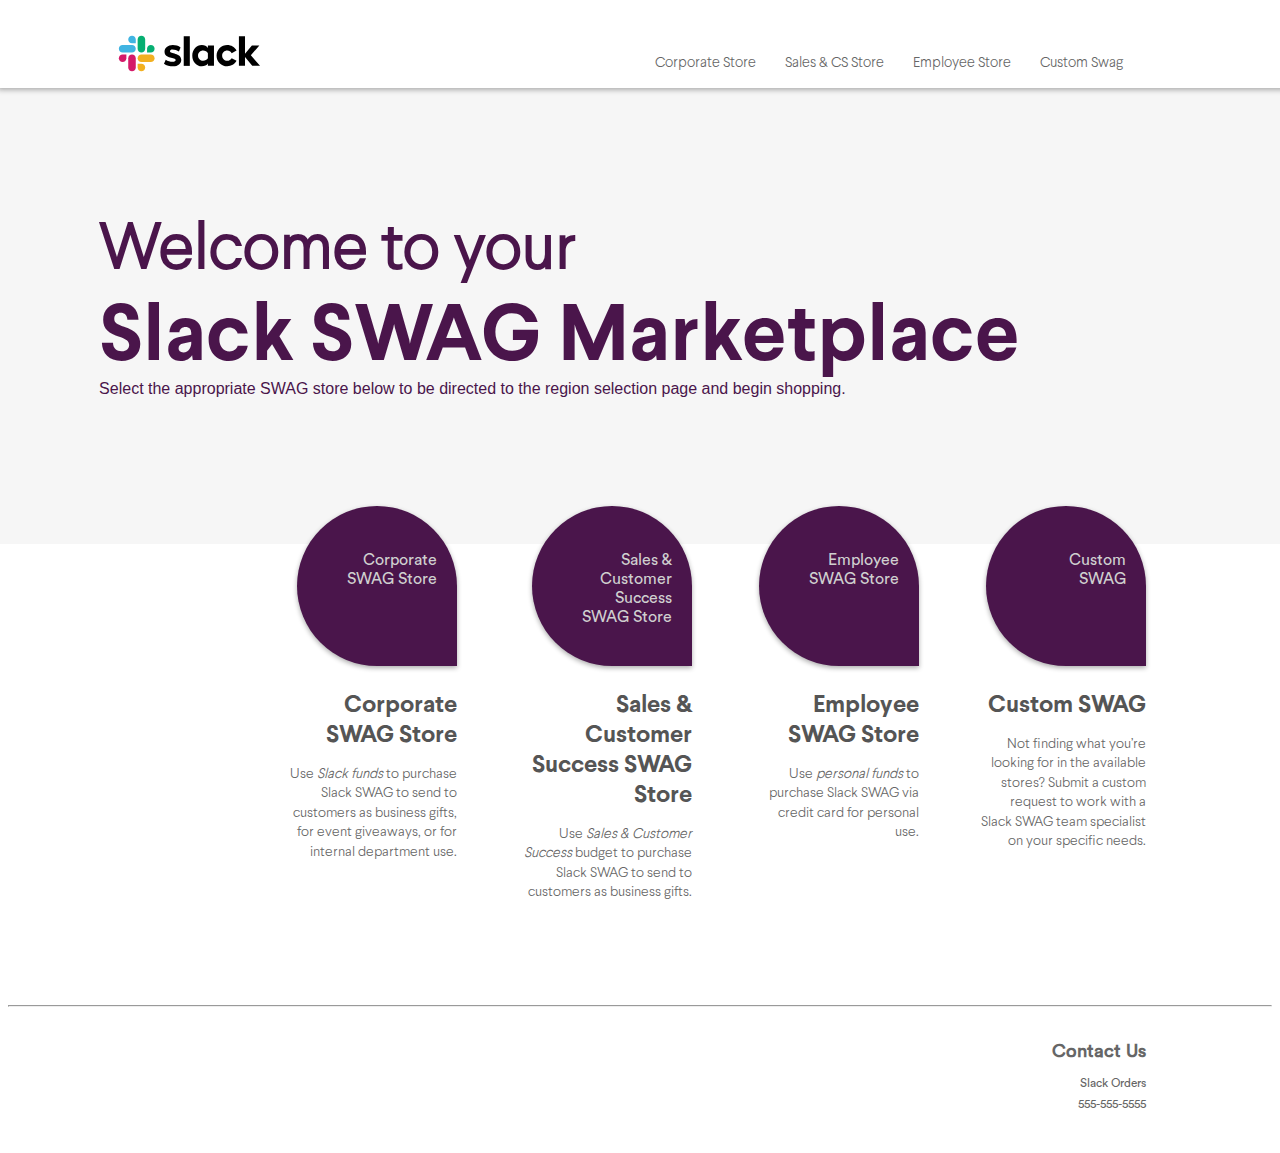
==== index.html @ cd761c0e "styled admin dashboard page" ====
<!DOCTYPE html>
<html lang="en">
<head>
    <link href="styles.css" rel="stylesheet">
    <!-- Load an icon library to show a hamburger menu (bars) on small screens -->
    <link rel="stylesheet" href="https://cdnjs.cloudflare.com/ajax/libs/font-awesome/4.7.0/css/font-awesome.min.css">
    
    <meta charset="UTF-8">
    <meta name="viewport" content="width=device-width, initial-scale=1.0">
    <title>Slack Swag Marketplace</title>

</head>
<body>
    <div class="navigation">
        <a href="index.html"><img id="logo" src="images/Slack-LOGO.svg"/></a>
        <nav class="nav-list">
            
            <div id="hamburger-id">
                <a href="corporate-map.html" class="nav-item">Corporate Store</a>
                <a href="https://slacksalesandsuccess.mybrightsites.com/" class="nav-item">Sales & CS Store</a>
                <a href="employee-map.html" class="nav-item">Employee Store</a>
                <a href="custom-swag.html" class="nav-item">Custom Swag</a>
            </div>
            <button class="icon" type="button" onclick="hamburgerOpen()" style="max-height: 25px;">
                <i class="fa fa-bars"></i>
            </button>
        </nav>
    </div>

    <div class="welcome-banner">
        <h3>Welcome to your</h3>
        <h1>Slack SWAG Marketplace</h1>
        <p>Select the appropriate SWAG store below to be directed to the region selection page and begin shopping.</p>
    </div>

    <div class="enter-store-container">
        <div class="container-1">
            <div class="store-buttons-each">
                <!-- <img src="images/icon.svg"/> -->
                <div class="tear-drop-shape"><a href="corporate-map.html">Corporate<br/>SWAG Store</a></div>
                <a href="corporate-map.html"><h4 class="clear">Corporate SWAG Store</h4></a>
                <p class="clear">Use <em>Slack funds</em> to purchase Slack SWAG to send to customers as business gifts, 
                    for event giveaways, or for internal department use.</p>
            </div>
            <div class="store-buttons-each">
                <!-- <img src="images/icon.svg"/>  -->
                <div class="tear-drop-shape"><a href="sales-map.html">Sales &<br/>Customer<br/>Success<br/> SWAG Store</a></div>
                <a href="sales-map.html"><h4 class="clear">Sales & Customer <br/>Success SWAG Store</h4></a>
                <p class="clear">Use <em>Sales & Customer Success</em> budget to purchase Slack SWAG to send to 
                    customers as business gifts.</p>
            </div>
        </div>
        <div class="container-2">
            <div class="store-buttons-each">
                <!-- <img src="images/icon.svg"/> -->
                <div class="tear-drop-shape"><a href="employee-map.html">Employee<br/>SWAG Store</a></div>
                <a href="employee-map.html"><h4 class="clear">Employee SWAG Store</h4></a>
                <p class="clear">Use <em>personal funds</em> to purchase Slack SWAG via credit card for personal use.</p>
            </div>
            <div class="store-buttons-each">
                <!-- <img src="images/icon.svg"/> -->
                <div class="tear-drop-shape"><a href="custom-swag.html">Custom<br/>SWAG</a></div>
                <a href="custom-swag.html"><h4 class="clear">Custom SWAG</h4></a>
                <p class="clear">Not finding what you’re looking for in the available stores? Submit a custom request to work 
                    with a Slack SWAG team specialist on your specific needs.</p>
            </div>
        </div>
    </div>
    <hr/>
    <!-- footer -->
    <div class="footer">
        <div>
            <h4>Contact Us</h4>
            <a href="#">Slack Orders</a>
            <a href="#">555-555-5555</a>
        </div>
    </div>
    <script>
        /* Toggle between open and close on the hamburger menu */
        function hamburgerOpen() {
            const hamburger = document.getElementById('hamburger-id');
            hamburger.classList.toggle('open')
        }
    </script>
</body>
</html>
---- styles.css ----
@font-face {
    font-family: Larsseit-Bold;
    src: url(fonts/Larsseit-Bold.otf);
  }
  @font-face {
    font-family: Larsseit;
    src: url(fonts/Larsseit-Regular.otf);
  }
  @font-face {
    font-family: Larsseit-Light;
    src: url(fonts/Larsseit-Light.otf);
  }
  @font-face {
    font-family: SlackCircular-Bold;
    src: url(fonts/SlackCircular-Bold.otf);
  }
  @font-face {
    font-family: SlackCircular;
    src: url(fonts/SlackCircular-Book.otf);
  }

.navigation {
    box-shadow: 0px 2px 5px #ACACAC;
    display: flex;
    list-style: none;
    width: 101vw;
    min-height: 10vh;
    position: relative;
    top: -10px;
    left: -10px;
}

#logo {
    height: 8vh;
    position: absolute;
    top: 20px;
    left: 8%;
}
.nav-list {
    position: absolute;
    display: flex;
    top: 55px;
    right: 13%;
}
.nav-list a{
    color: #666;
    text-decoration: none;
    font-family: 'Larsseit-Light', Arial, Sans-serif;
    padding-left: 25px;
    font-size: .9rem;
}
.nav-list a:hover {
    color: #611f69;
}
/* Hide the hamburger */
@media screen and (min-width: 800px) {
    .nav-list .icon {
        display: none;
        border: white solid 0px;
    }
}

@media screen and (max-width: 800px) {
    .nav-item {
        display: none;
    }
    .icon {
        display: block;
        border: white solid 0px;
        right: 25px;
        font-size: 1.25rem;
        color: #555;
    }
    .open a {
        display: block;
        background-color: #4a154b;
        color: white;
        padding-left: 0px;
        text-align: center;
        padding-top: 10px;
        padding-bottom: 5px;
    }
    .open a:hover {
        color: #cfcfcf;
    }
    .open {
        width: 140px;
        display: block;
    }
    
}

.welcome-banner {
    background-color: #f6f6f6;
    height: 35vh;
    width: 93vw;
    margin-left: -10px;
    margin-top: -10px;
    padding: 50px 0 0 8%;
}
.welcome-banner h3 {
    font-family: 'Larsseit-Light', Arial, Helvetica, sans-serif;
    font-size: 3rem;
    margin-bottom: 0px;
    color: #4a154b;
}
.welcome-banner h1 {
    font-family: 'Larsseit-Bold', Arial, Helvetica, sans-serif;
    font-size: 4rem;
    line-height: 1;
    color: #4a154b;
    margin: 0px;
    margin-top: 8px;
}
.welcome-banner p {
    font-family: 'Larsseit-Regular', Arial, Helvetica, sans-serif;
    color: #4a154b;
    margin: 0px;
    font-size: .75rem;
}

/* purple icon/buttons to enter stores */
.enter-store-container {
    display: flex;
    justify-content: space-evenly;
    padding-left: 17%;
    margin-top: -3%;
    text-align: right;
    padding-right: 10%;
    margin-bottom: 7%;
}
.tear-drop-shape {
    width: 130px;
    height: 130px;
    background-color: #4a154b;
    border-radius: 145% 145% 0 145%;
    float: right;
    box-shadow: 0px 2px 5px #ACACAC;
    margin-bottom: 25px;
}
.tear-drop-shape:hover {
    background-color: #611f69;
}
.clear {
    clear: both;
}
.tear-drop-shape a{
    color: #cfcfcf;
    padding-top: 60px;
    font-family: 'SlackCircular', Arial, Helvetica, sans-serif;
    position: relative;
    top: 45px;
    right: 20px;
    text-decoration: none;
}
.tear-drop-shape a:hover {
    color: #fff;
}
.store-buttons-each h4 {
    font-family: 'Larsseit-Bold';
    text-align: right;
    color: #555;
    font-size: 1.25rem;
    margin-bottom: 10px;
}
.store-buttons-each p {
    font-family: 'Larsseit-Light', Arial, Helvetica, sans-serif;
    text-align: right;
    font-size: .87rem;
    color: #666;
    line-height: 1.4;
}
.store-buttons-each a {
    text-decoration: none;
}
.store-buttons-each {
    width: 50%;
    padding-left: 60px;
}
.container-1 {
    display: flex;
    justify-content: space-evenly;
}
.container-2 {
    display: flex;
    justify-content: space-evenly;
}
/* footer */
.footer {
    display: flex;
    text-align: right;
    float: right;   
    padding-left: 50%;
    font-family: 'SlackCircular', Arial, Helvetica, sans-serif;
    margin-bottom: 3%;
    padding-right: 10%;
}
.footer a{
    display: block;
    text-decoration: none;
    font-size: .74rem;
    color: #666;
    line-height: 1.8;
}
.footer h4{
    display: block;
    font-family: 'SlackCircular', Arial, Helvetica, sans-serif;
    margin-bottom: 10px;
    color: #666;
    font-size: 1.15rem;
}

/* map styles */

#map-style {
    display: block;
    margin:0 auto;
    width: 80vw;
    height: auto;
    padding-bottom: 15px;
}
.map-intro {
    padding-left: 9%;
    padding-top: 20px;
}
.map-intro a {
    color: #4a154b;
    text-decoration: none;
    font-family: 'Larsseit', Arial, Helvetica, sans-serif;
}
.map-intro a:hover {
    color: #7c3085;
}
.map-intro h5{
    font-family: 'Larsseit-Light', Arial, Helvetica, sans-serif;
    margin-bottom: 10px;
    color: #666;
    font-size: 1.25rem;
    margin-top: 16px;
}
.map-intro span {
    font-family: 'Larsseit-Bold', Arial, Helvetica, sans-serif;
    text-transform: uppercase;
}

/* window is 1025px or more */
@media screen and (min-width: 1025px) {
    .store-buttons-each img {
        width: 8vw;
    }
    .welcome-banner {
        padding: 60px 0 0 8%;
        height: 44vh;
    }
    .welcome-banner h3 {
        font-size: 4rem;
    }
    .welcome-banner h1 {
        font-size: 5rem;
    }
    .welcome-banner p {
        font-size: 1rem;
    }
    .tear-drop-shape {
        width: 160px;
        height: 160px;
    }
    .store-buttons-each h4 {
        font-size: 1.5rem;
    }
}
/* window is 1024px or less */
@media screen and (max-width: 1024px) {
    .enter-store-container {
        display: block;
        margin-top: -5%;
    }
    .container-1 {
        display: flex;
        width: 75vw;
    }
    .container-2 {
        display: flex;
        width: 75vw;
        margin-top: 7%;
    }
    .store-buttons-each img {
        width: 15vw;
    }
    .store-buttons-each {
        padding-left: 11%;
    }
    .welcome-banner {
        height: 32vh;
    }
    .tear-drop-shape {
        height: 150px;
        width: 150px;
    }
}
/* window is 790px or less */
@media screen and (max-width: 790px){
    .welcome-banner {
        height: 42vh;
    }
}

/* window is 600px or less */
@media screen and (max-width: 600px) {
    .enter-store-container {
        flex-direction: column;
    }
    .store-buttons-each img {
        width: 20vw;
    }
    .welcome-banner {
        padding: 8px 0 0 11%;
        height: 30vh;
    }
    .welcome-banner h3 {
        font-size: 6vw;
    }
    .welcome-banner h1 {
        font-size: 12vw;
        margin-top: 4px;
    }
    .welcome-banner p {
        font-size: .5rem;
        padding-right: 34%;
    }
    .store-buttons-each h4 {
        font-size: 1rem;
    }
    .store-buttons-each p {
        font-size: .65rem;
    }
    #logo {
        top: 10%;
    }
    .nav-list {
        top: 38%;
    }
    .tear-drop-shape {
        height: 90px;
        width: 90px; 
    }
    .tear-drop-shape a{
        font-size: .5rem;
        top: 25px;
    }
    .footer {
        padding-left: 20%;
        margin-bottom: 7%;
    }
    .footer h4 {
        font-size: .9rem;
    }
    .footer a {
        font-size: .6rem;
    }
    .map-intro h5{
        font-size: .8rem;
        padding-right: 4%;
    }
    .map-intro a {
        font-size: .7rem;
    }
}
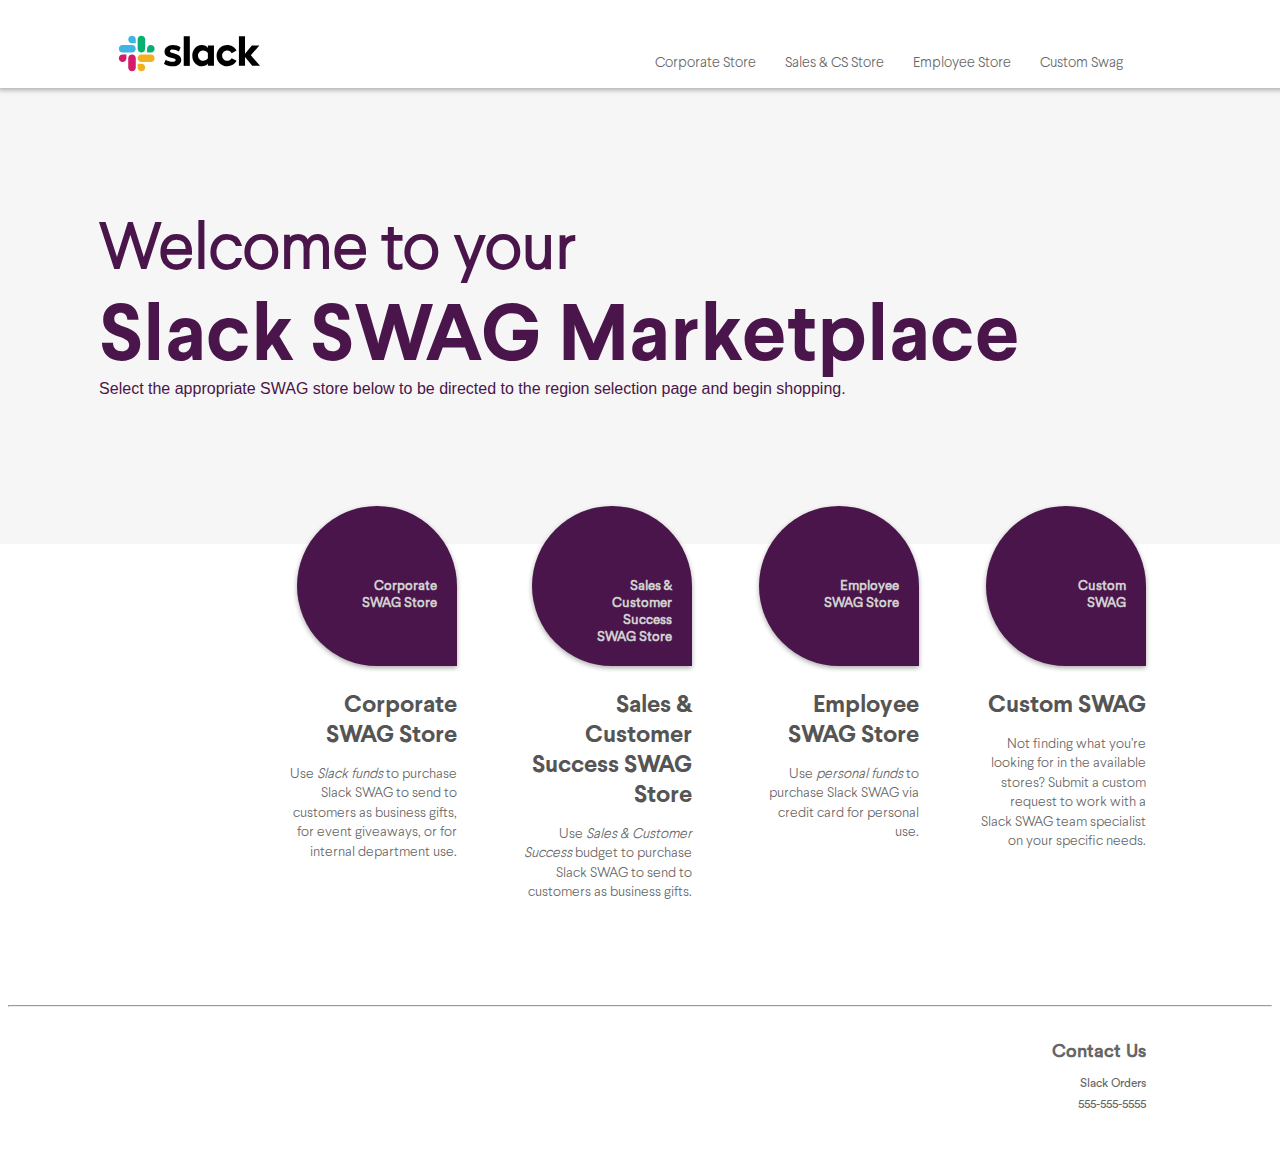
==== commit 9bc14d4c: "made teardrops clickable" ====
--- a/index.html
+++ b/index.html
@@ -37,14 +37,14 @@
         <div class="container-1">
             <div class="store-buttons-each">
                 <!-- <img src="images/icon.svg"/> -->
-                <div class="tear-drop-shape"><a href="corporate-map.html">Corporate<br/>SWAG Store</a></div>
+                <a href="corporate-map.html"><div class="tear-drop-shape"><h5>Corporate<br/>SWAG Store</h5></div></a>
                 <a href="corporate-map.html"><h4 class="clear">Corporate SWAG Store</h4></a>
                 <p class="clear">Use <em>Slack funds</em> to purchase Slack SWAG to send to customers as business gifts, 
                     for event giveaways, or for internal department use.</p>
             </div>
             <div class="store-buttons-each">
                 <!-- <img src="images/icon.svg"/>  -->
-                <div class="tear-drop-shape"><a href="sales-map.html">Sales &<br/>Customer<br/>Success<br/> SWAG Store</a></div>
+                <a href="sales-map.html"><div class="tear-drop-shape"><h5>Sales &<br/>Customer<br/>Success<br/> SWAG Store</h5></div></a>
                 <a href="sales-map.html"><h4 class="clear">Sales & Customer <br/>Success SWAG Store</h4></a>
                 <p class="clear">Use <em>Sales & Customer Success</em> budget to purchase Slack SWAG to send to 
                     customers as business gifts.</p>
@@ -53,13 +53,13 @@
         <div class="container-2">
             <div class="store-buttons-each">
                 <!-- <img src="images/icon.svg"/> -->
-                <div class="tear-drop-shape"><a href="employee-map.html">Employee<br/>SWAG Store</a></div>
+                <a href="employee-map.html"><div class="tear-drop-shape"><h5>Employee<br/>SWAG Store</h5></div></a>
                 <a href="employee-map.html"><h4 class="clear">Employee SWAG Store</h4></a>
                 <p class="clear">Use <em>personal funds</em> to purchase Slack SWAG via credit card for personal use.</p>
             </div>
             <div class="store-buttons-each">
                 <!-- <img src="images/icon.svg"/> -->
-                <div class="tear-drop-shape"><a href="custom-swag.html">Custom<br/>SWAG</a></div>
+                <a href="custom-swag.html"><div class="tear-drop-shape"><h5>Custom<br/>SWAG</h5></div></a>
                 <a href="custom-swag.html"><h4 class="clear">Custom SWAG</h4></a>
                 <p class="clear">Not finding what you’re looking for in the available stores? Submit a custom request to work 
                     with a Slack SWAG team specialist on your specific needs.</p>
--- a/styles.css
+++ b/styles.css
@@ -139,21 +139,21 @@
     margin-bottom: 25px;
 }
 .tear-drop-shape:hover {
-    background-color: #611f69;
+    background-color: #611f69; 
 }
 .clear {
     clear: both;
 }
-.tear-drop-shape a{
+.tear-drop-shape h5{
     color: #cfcfcf;
     padding-top: 60px;
     font-family: 'SlackCircular', Arial, Helvetica, sans-serif;
     position: relative;
-    top: 45px;
+    top: -10px;
     right: 20px;
     text-decoration: none;
 }
-.tear-drop-shape a:hover {
+.tear-drop-shape h5:hover {
     color: #fff;
 }
 .store-buttons-each h4 {
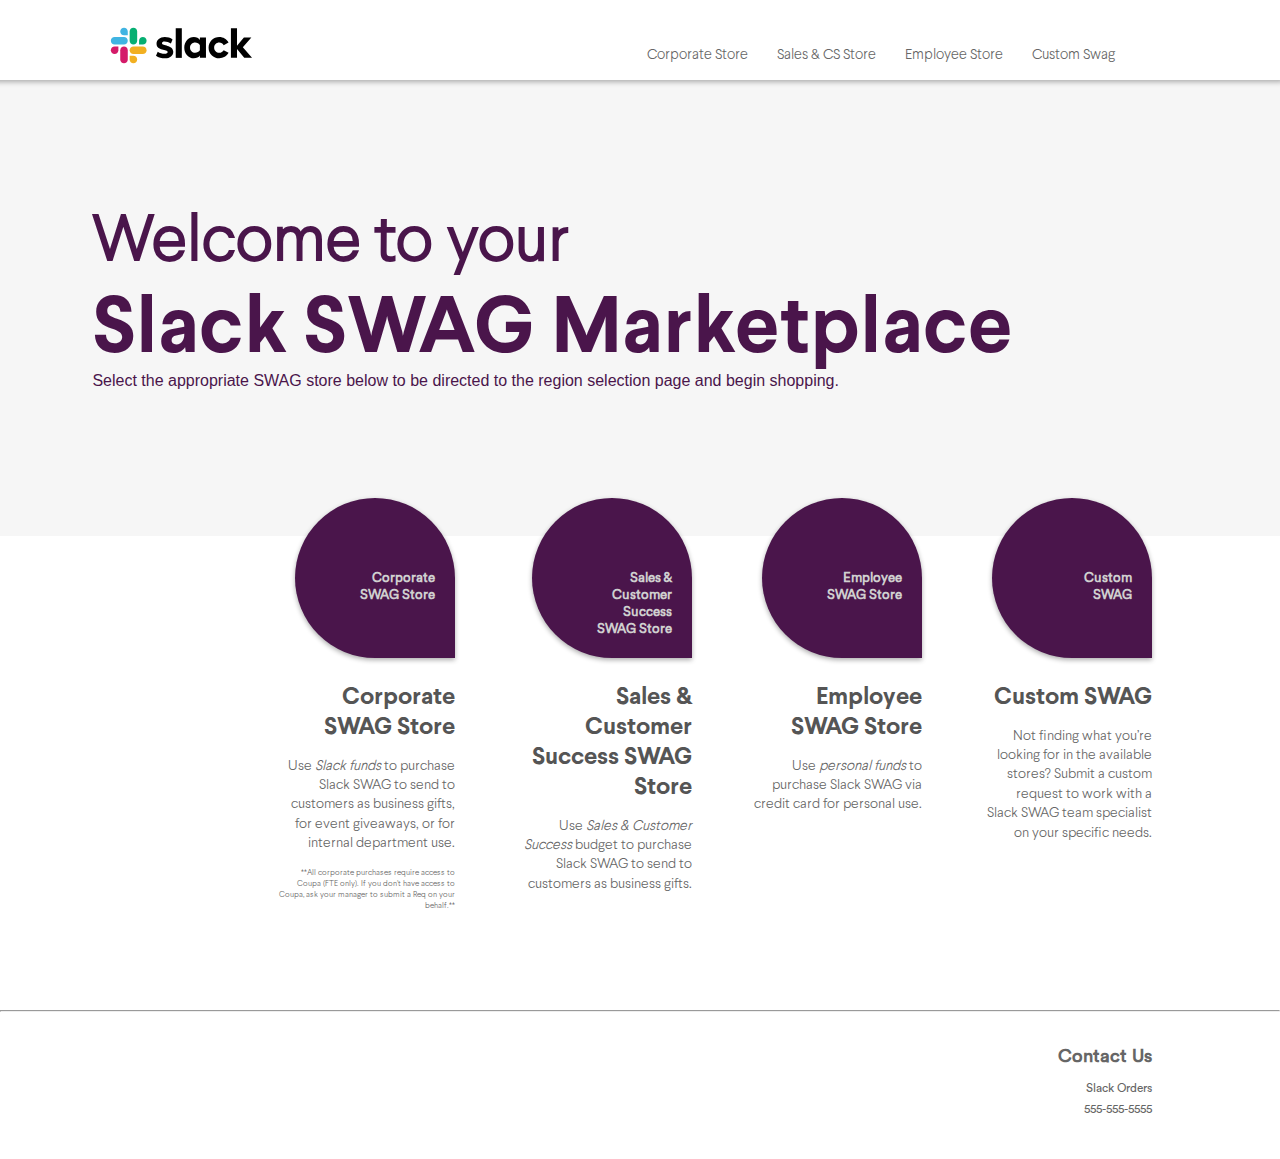
==== commit 249b16e4: "added a note to corporate teardrop" ====
--- a/index.html
+++ b/index.html
@@ -17,7 +17,7 @@
             
             <div id="hamburger-id">
                 <a href="corporate-map.html" class="nav-item">Corporate Store</a>
-                <a href="https://slacksalesandsuccess.mybrightsites.com/" class="nav-item">Sales & CS Store</a>
+                <a href="sales-map.html" class="nav-item">Sales & CS Store</a>
                 <a href="employee-map.html" class="nav-item">Employee Store</a>
                 <a href="custom-swag.html" class="nav-item">Custom Swag</a>
             </div>
@@ -41,6 +41,8 @@
                 <a href="corporate-map.html"><h4 class="clear">Corporate SWAG Store</h4></a>
                 <p class="clear">Use <em>Slack funds</em> to purchase Slack SWAG to send to customers as business gifts, 
                     for event giveaways, or for internal department use.</p>
+                    <p style="font-size: .5rem;">**All corporate purchases require access to Coupa (FTE only).
+                        If you don’t have access to Coupa, ask your manager to submit a Req on your behalf.**</p>
             </div>
             <div class="store-buttons-each">
                 <!-- <img src="images/icon.svg"/>  -->
--- a/styles.css
+++ b/styles.css
@@ -18,7 +18,9 @@
     font-family: SlackCircular;
     src: url(fonts/SlackCircular-Book.otf);
   }
-
+body {
+    margin: 0 !important;
+}
 .navigation {
     box-shadow: 0px 2px 5px #ACACAC;
     display: flex;
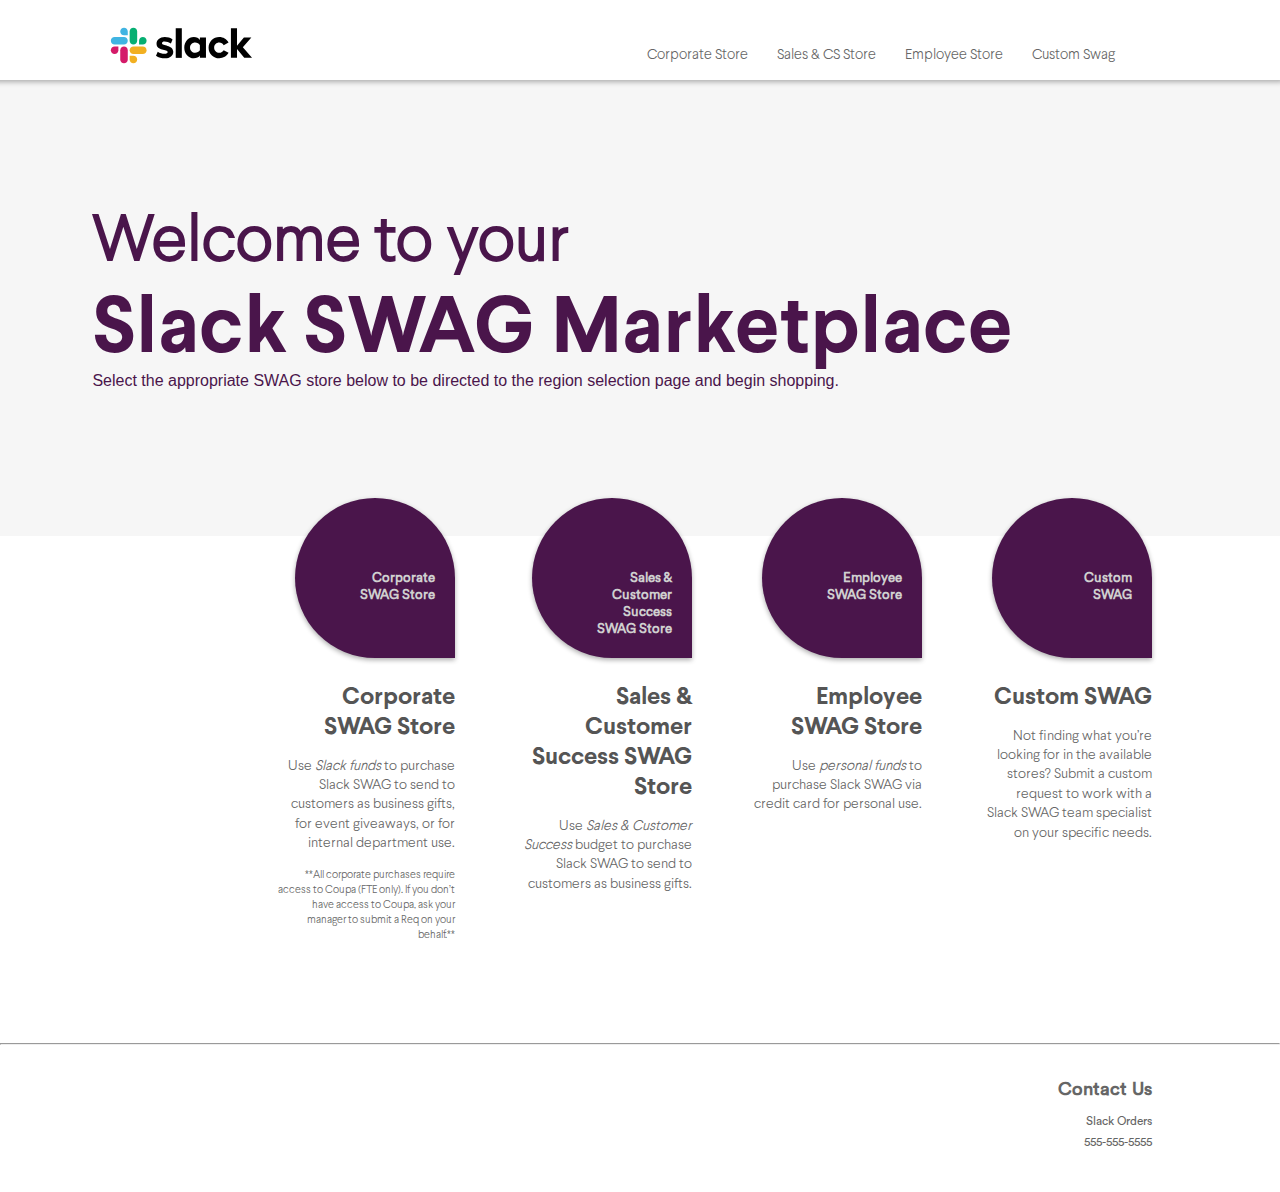
==== commit df0065eb: "added new link for corporate map" ====
--- a/index.html
+++ b/index.html
@@ -41,7 +41,7 @@
                 <a href="corporate-map.html"><h4 class="clear">Corporate SWAG Store</h4></a>
                 <p class="clear">Use <em>Slack funds</em> to purchase Slack SWAG to send to customers as business gifts, 
                     for event giveaways, or for internal department use.</p>
-                    <p style="font-size: .5rem;">**All corporate purchases require access to Coupa (FTE only).
+                    <p id="astrisk">**All corporate purchases require access to Coupa (FTE only).
                         If you don’t have access to Coupa, ask your manager to submit a Req on your behalf.**</p>
             </div>
             <div class="store-buttons-each">
--- a/styles.css
+++ b/styles.css
@@ -172,6 +172,9 @@
     color: #666;
     line-height: 1.4;
 }
+#astrisk {
+    font-size: .67rem;
+}
 .store-buttons-each a {
     text-decoration: none;
 }
@@ -309,6 +312,12 @@
 
 /* window is 600px or less */
 @media screen and (max-width: 600px) {
+    #astrisk {
+        font-size: .25rem;
+    }
+    body {
+        margin: 0px;
+    }
     .enter-store-container {
         flex-direction: column;
     }
@@ -342,6 +351,9 @@
     .nav-list {
         top: 38%;
     }
+    .navigation {
+        width: 104vw;
+    }
     .tear-drop-shape {
         height: 90px;
         width: 90px; 
@@ -350,6 +362,11 @@
         font-size: .5rem;
         top: 25px;
     }
+    .tear-drop-shape h5 {
+        top: -39px;
+        right: 10px;
+        font-size: .5rem;
+    }
     .footer {
         padding-left: 20%;
         margin-bottom: 7%;
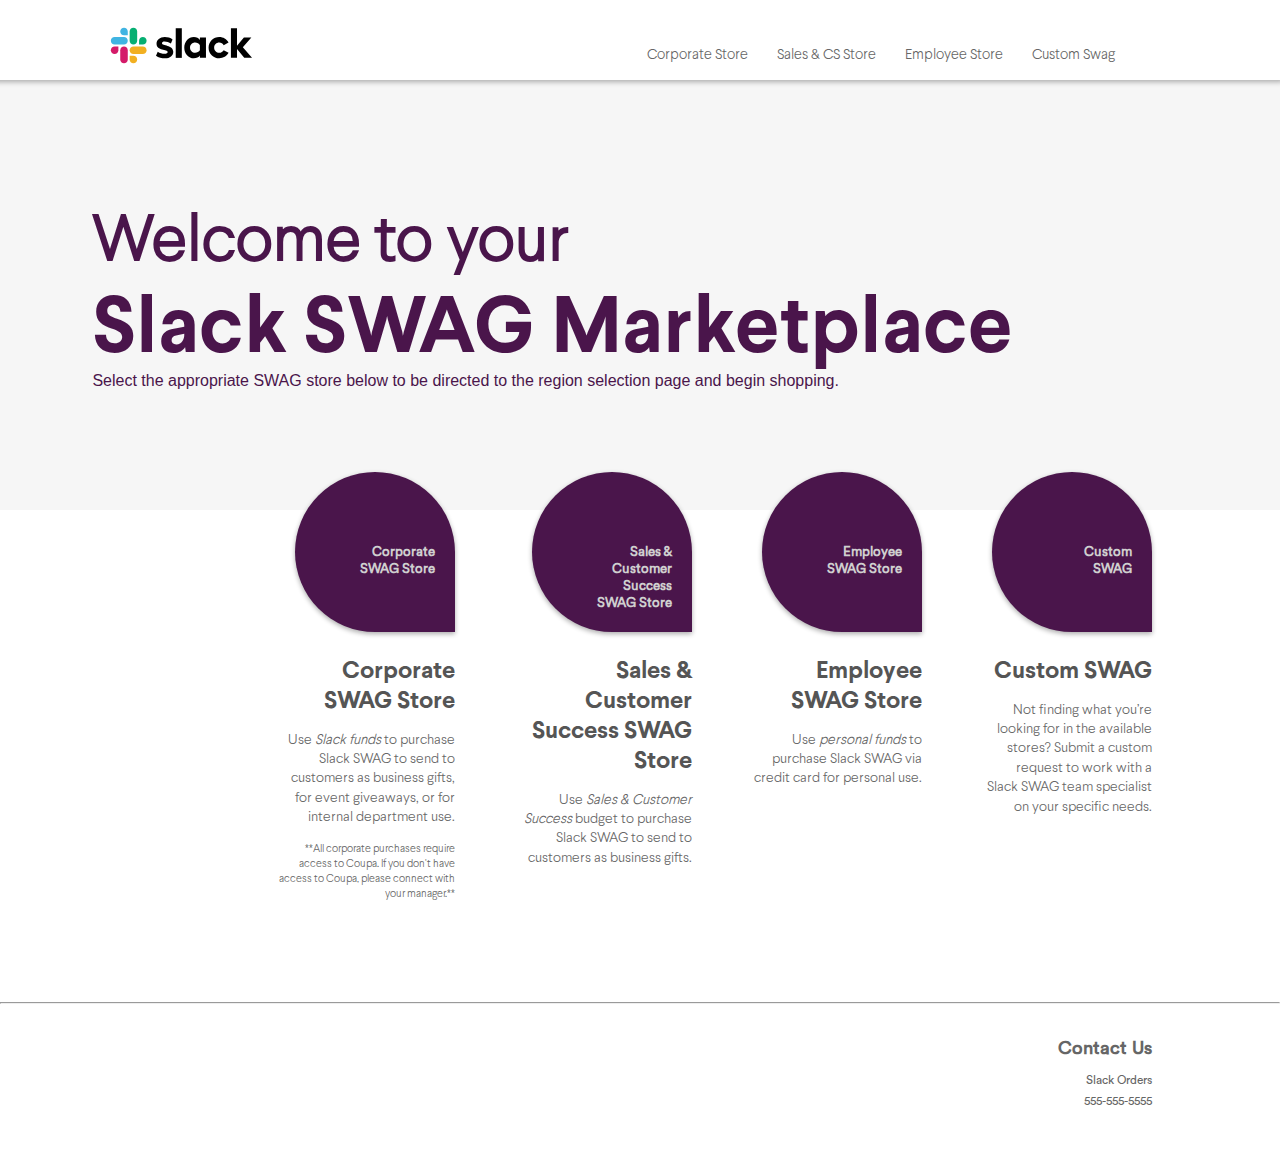
==== commit 73b4bc39: "update styles" ====
--- a/index.html
+++ b/index.html
@@ -41,8 +41,8 @@
                 <a href="corporate-map.html"><h4 class="clear">Corporate SWAG Store</h4></a>
                 <p class="clear">Use <em>Slack funds</em> to purchase Slack SWAG to send to customers as business gifts, 
                     for event giveaways, or for internal department use.</p>
-                    <p id="astrisk">**All corporate purchases require access to Coupa (FTE only).
-                        If you don’t have access to Coupa, ask your manager to submit a Req on your behalf.**</p>
+                    <p id="astrisk">**All corporate purchases require access to Coupa. 
+                        If you don't have access to Coupa, please connect with your manager.**</p>
             </div>
             <div class="store-buttons-each">
                 <!-- <img src="images/icon.svg"/>  -->
--- a/styles.css
+++ b/styles.css
@@ -26,14 +26,14 @@
     display: flex;
     list-style: none;
     width: 101vw;
-    min-height: 10vh;
+    min-height: 90px;
     position: relative;
     top: -10px;
     left: -10px;
 }
 
 #logo {
-    height: 8vh;
+    height: 80%;
     position: absolute;
     top: 20px;
     left: 8%;
@@ -94,7 +94,7 @@
 
 .welcome-banner {
     background-color: #f6f6f6;
-    height: 35vh;
+    max-height: 370px;
     width: 93vw;
     margin-left: -10px;
     margin-top: -10px;
@@ -255,7 +255,7 @@
     }
     .welcome-banner {
         padding: 60px 0 0 8%;
-        height: 44vh;
+        height: 400px;
     }
     .welcome-banner h3 {
         font-size: 4rem;
@@ -306,7 +306,7 @@
 /* window is 790px or less */
 @media screen and (max-width: 790px){
     .welcome-banner {
-        height: 42vh;
+        height: 380px;
     }
 }
 
@@ -326,7 +326,7 @@
     }
     .welcome-banner {
         padding: 8px 0 0 11%;
-        height: 30vh;
+        height: 220px;
     }
     .welcome-banner h3 {
         font-size: 6vw;
@@ -346,13 +346,14 @@
         font-size: .65rem;
     }
     #logo {
-        top: 10%;
+        top: 17px;
     }
     .nav-list {
-        top: 38%;
+        top: 40px;
     }
     .navigation {
         width: 104vw;
+        
     }
     .tear-drop-shape {
         height: 90px;
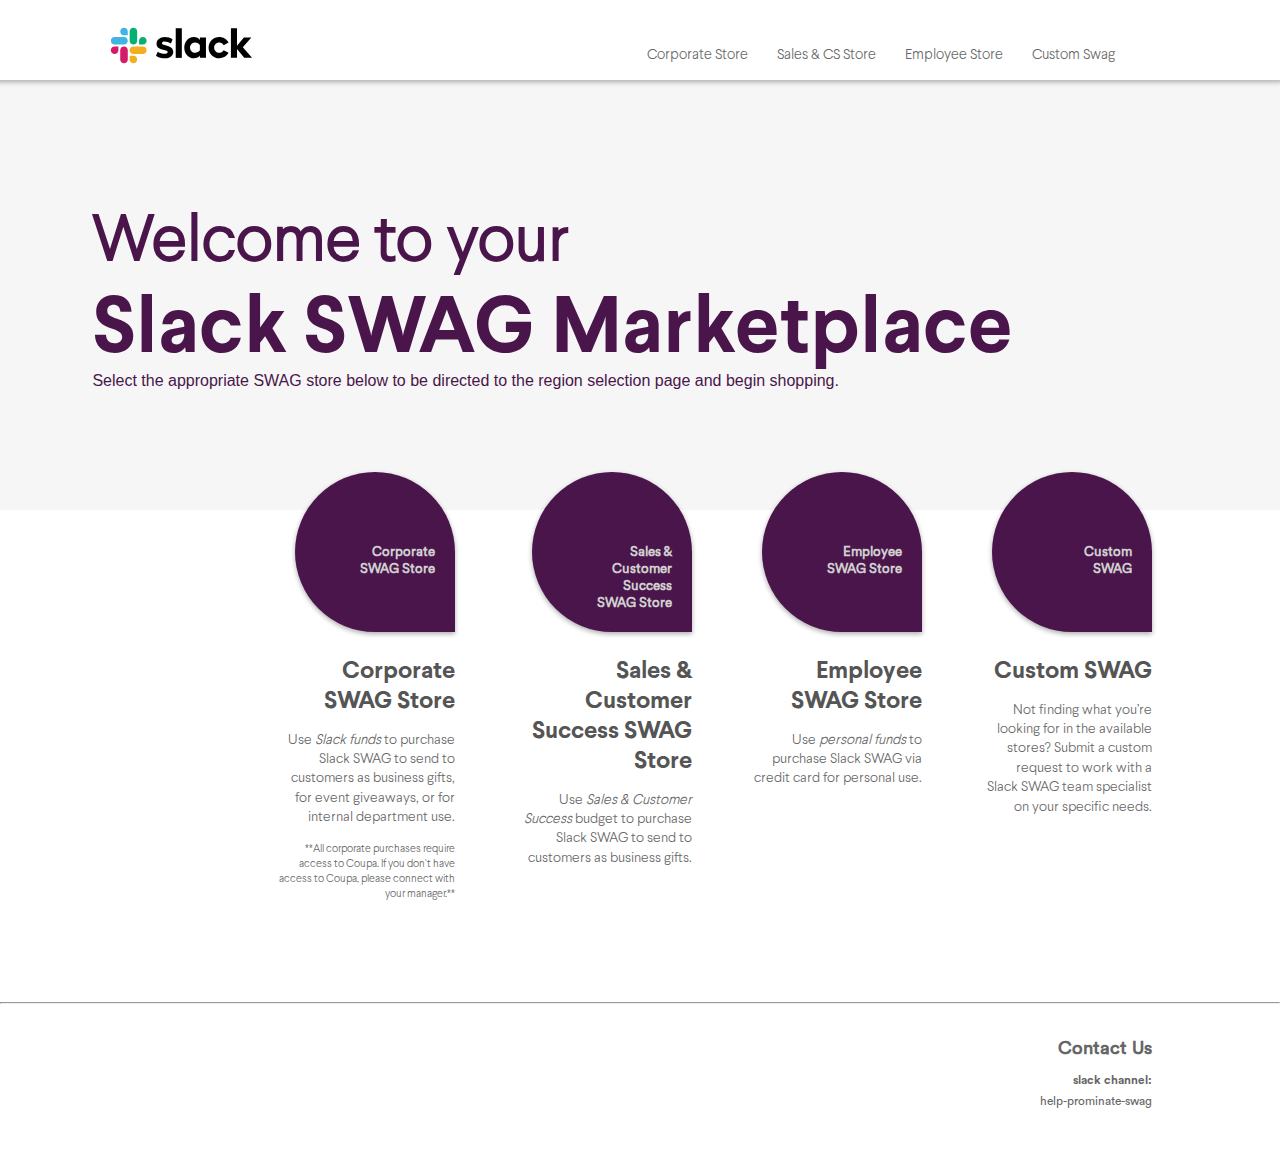
==== commit d93821d0: "updated maps including europe and india" ====
--- a/index.html
+++ b/index.html
@@ -73,8 +73,8 @@
     <div class="footer">
         <div>
             <h4>Contact Us</h4>
-            <a href="#">Slack Orders</a>
-            <a href="#">555-555-5555</a>
+            <a href="https://tinyspeck.slack.com/archives/CUSA6JFEU"><span style="font-family: 'SlackCircular-Bold';">slack channel:</span> <br>help-prominate-swag</a>
+            
         </div>
     </div>
     <script>
--- a/styles.css
+++ b/styles.css
@@ -200,7 +200,7 @@
     margin-bottom: 3%;
     padding-right: 10%;
 }
-.footer a{
+.footer a {
     display: block;
     text-decoration: none;
     font-size: .74rem;
@@ -217,7 +217,7 @@
 
 /* map styles */
 
-#map-style {
+.map-style {
     display: block;
     margin:0 auto;
     width: 80vw;
@@ -296,7 +296,7 @@
         padding-left: 11%;
     }
     .welcome-banner {
-        height: 32vh;
+        height: 300px;
     }
     .tear-drop-shape {
         height: 150px;
@@ -308,6 +308,12 @@
     .welcome-banner {
         height: 380px;
     }
+    .welcome-banner p {
+        font-size: 1rem;
+        padding-right: 32%;
+        line-height: 1.25;
+        margin-top: 8px;
+    }
 }
 
 /* window is 600px or less */
@@ -326,7 +332,7 @@
     }
     .welcome-banner {
         padding: 8px 0 0 11%;
-        height: 220px;
+        height: 310px;
     }
     .welcome-banner h3 {
         font-size: 6vw;
@@ -336,8 +342,10 @@
         margin-top: 4px;
     }
     .welcome-banner p {
-        font-size: .5rem;
+        font-size: .75rem;
         padding-right: 34%;
+        line-height: 1.25;
+        margin-top: 7px;
     }
     .store-buttons-each h4 {
         font-size: 1rem;
@@ -386,4 +394,9 @@
         font-size: .7rem;
     }
 }
-
+@media screen and (max-width: 479px){
+    .welcome-banner {
+        height: 235px;
+    }
+}
+
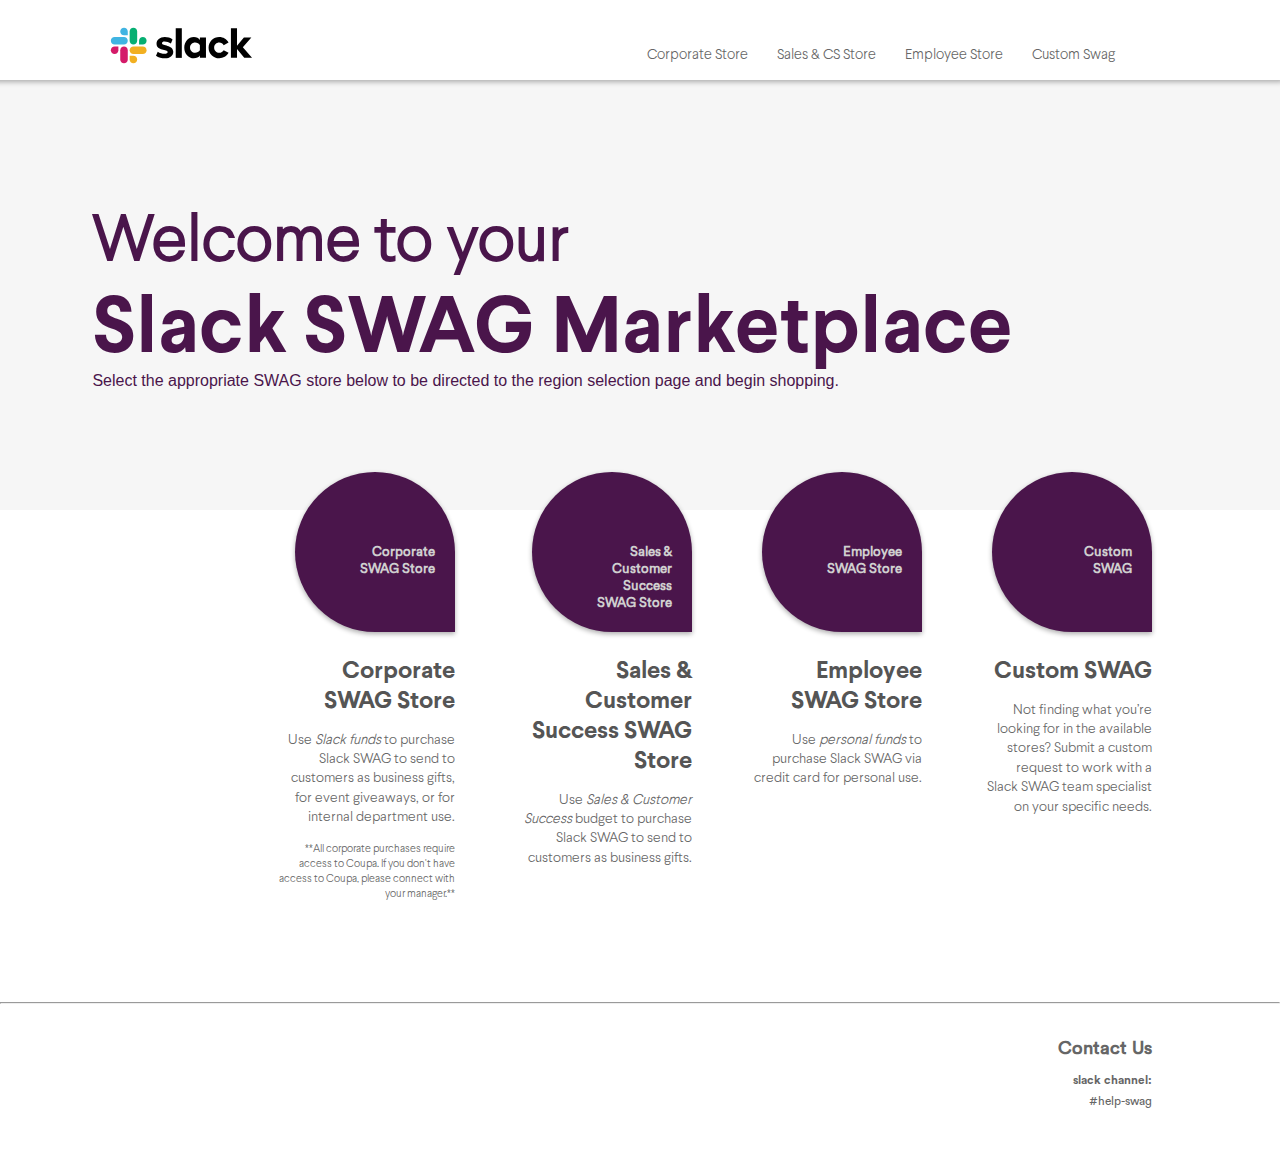
==== commit 2d67e85b: "updated maps" ====
--- a/index.html
+++ b/index.html
@@ -73,7 +73,7 @@
     <div class="footer">
         <div>
             <h4>Contact Us</h4>
-            <a href="https://tinyspeck.slack.com/archives/CUSA6JFEU"><span style="font-family: 'SlackCircular-Bold';">slack channel:</span> <br>help-prominate-swag</a>
+            <a href="https://tinyspeck.slack.com/archives/CUSA6JFEU"><span style="font-family: 'SlackCircular-Bold';">slack channel:</span> <br>#help-swag</a>
             
         </div>
     </div>
